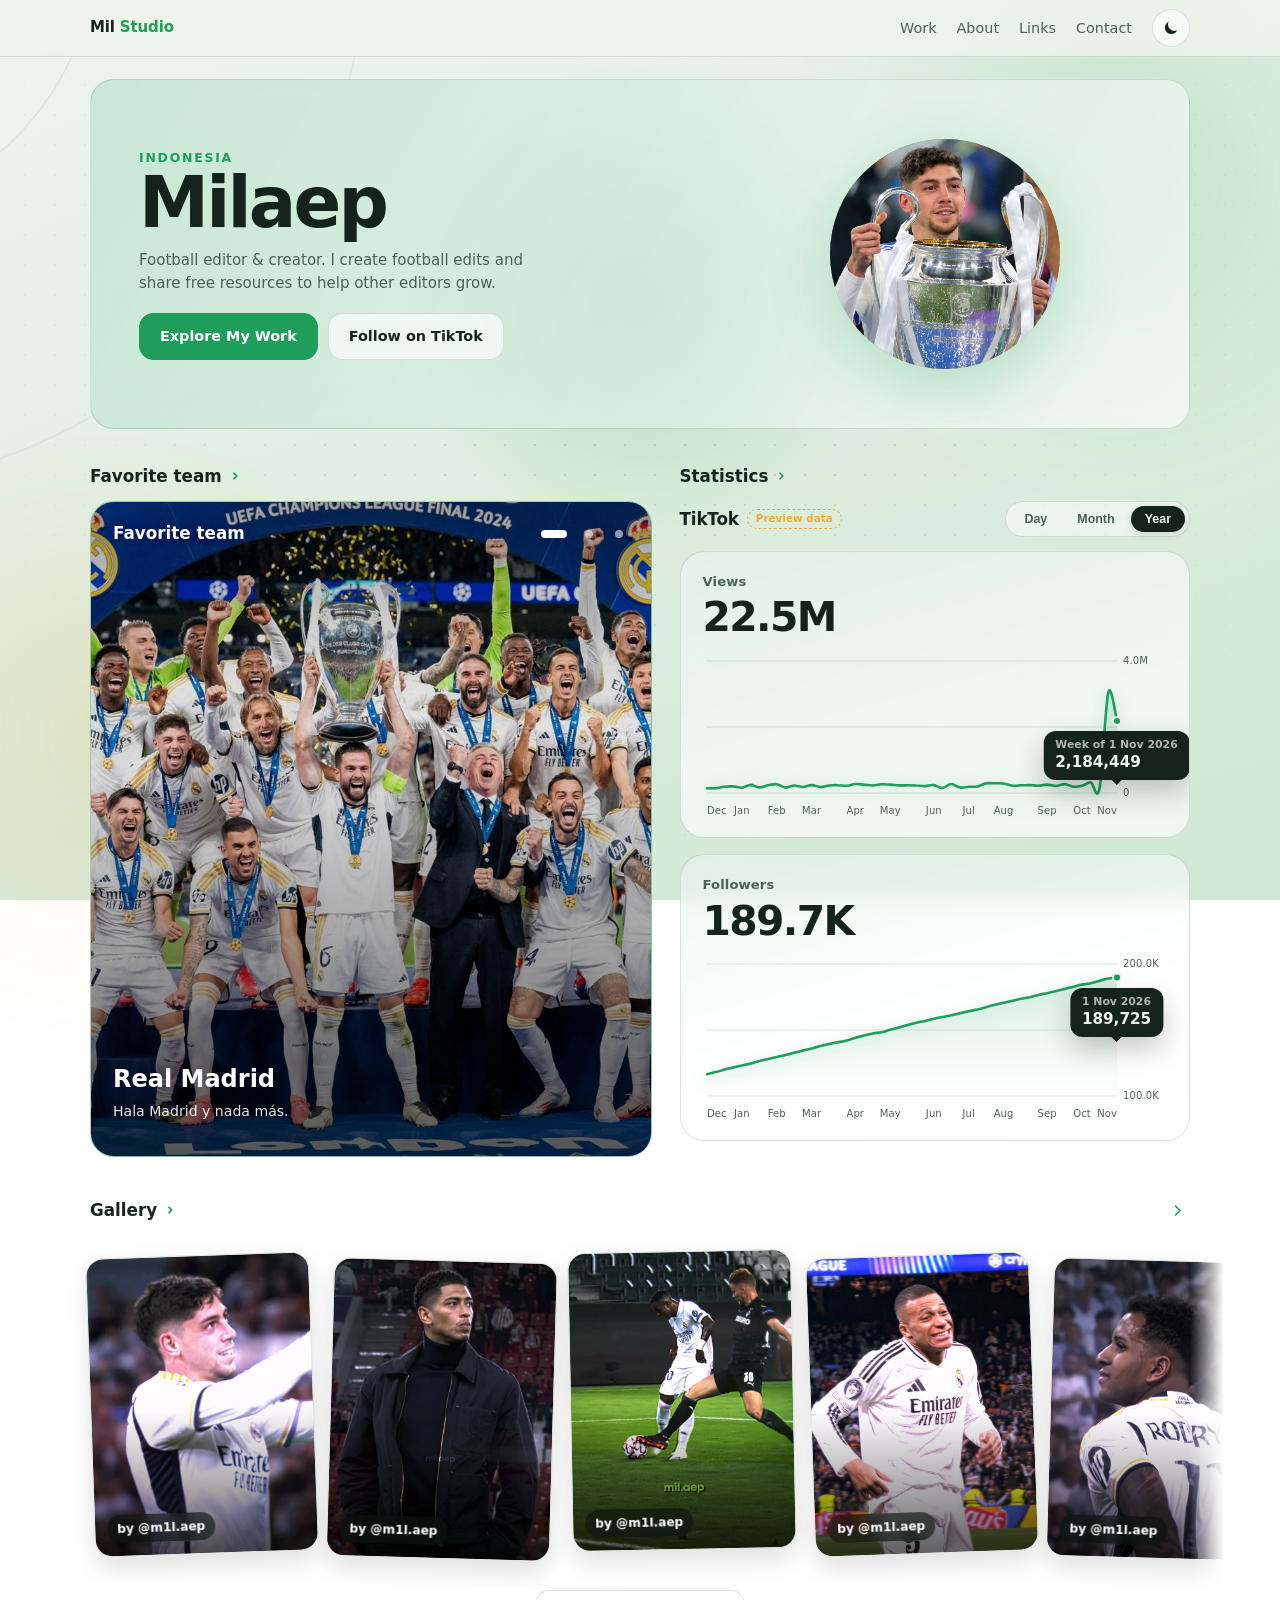
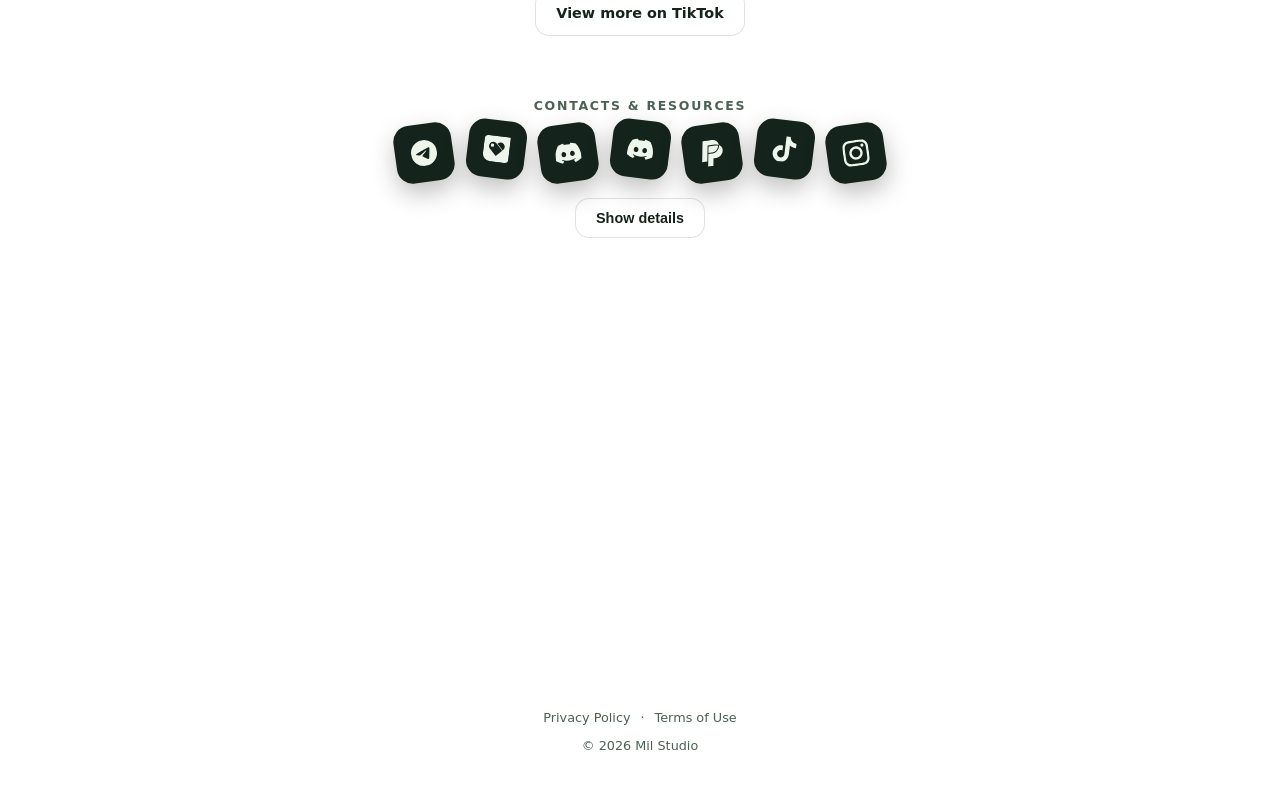
==== index.html @ b9a91b19 "Add files via upload" ====
<!DOCTYPE html>
<html lang="en" data-theme="pitch">
<head>
<meta charset="utf-8">
<meta name="viewport" content="width=device-width, initial-scale=1, viewport-fit=cover">
<title>Mil Studio — Football editor &amp; creator</title>
<meta name="description" content="Milaep is a football editor and creator from Indonesia sharing edits and free resources to help other editors grow.">
<meta property="og:title" content="Mil Studio — Football editor &amp; creator">
<meta property="og:description" content="Football edits, free comps, presets and a community for editors.">
<meta property="og:type" content="website">
<meta property="og:site_name" content="Mil Studio">
<meta property="og:image" content="Images/avatar.jpeg">
<meta property="og:image:alt" content="Milaep">
<meta name="twitter:card" content="summary_large_image">
<meta name="twitter:image" content="Images/avatar.jpeg">
<meta name="twitter:image:alt" content="Milaep">
<meta name="theme-color" content="#1E9E5A">
<!-- After deploying, make og:image and twitter:image absolute URLs (https://your-domain/Images/avatar.jpeg) -->
<link rel="icon" href="data:image/svg+xml,%3Csvg xmlns='http://www.w3.org/2000/svg' viewBox='0 0 64 64'%3E%3Crect width='64' height='64' rx='16' fill='%231E9E5A'/%3E%3Ctext x='32' y='44' font-size='36' font-family='sans-serif' font-weight='800' text-anchor='middle' fill='white'%3EM%3C/text%3E%3C/svg%3E">
<script>(function(){try{var t=localStorage.getItem("mil-theme");if(t!=="night"&&t!=="pitch")t=matchMedia("(prefers-color-scheme: dark)").matches?"night":"pitch";document.documentElement.dataset.theme=t;var m=document.querySelector('meta[name="theme-color"]');if(m)m.content=t==="night"?"#08120D":"#1E9E5A"}catch(e){}})()</script>
<link rel="stylesheet" href="style.css">
</head>
<body>
<div class="bg" aria-hidden="true"><div class="pitch" id="pitch"><i></i><i></i><i></i><b></b></div><div class="dots"></div><div class="orb a"></div><div class="orb b"></div></div>
<div class="spot" id="spot" aria-hidden="true"></div>

<header class="top"><div class="in">
 <a class="brand" href="#top">Mil <span>Studio</span></a>
 <nav class="nl" id="nl" aria-label="Main"><a href="#work">Work</a><a href="#about">About</a><a href="#links">Links</a><a href="#contact">Contact</a></nav>
 <button class="tbtn" id="theme" type="button" aria-label="Dark mode" aria-pressed="false" title="Switch to dark mode">
  <svg class="i-moon" viewBox="0 0 24 24" aria-hidden="true"><path d="M20.2 15.1A8.5 8.5 0 0 1 8.9 3.8 8.5 8.5 0 1 0 20.2 15Z"/></svg>
  <svg class="i-sun" viewBox="0 0 24 24" aria-hidden="true"><circle cx="12" cy="12" r="4.2"/><path d="M12 2v2.4M12 19.6V22M2 12h2.4M19.6 12H22M4.9 4.9l1.7 1.7M17.4 17.4l1.7 1.7M19.1 4.9l-1.7 1.7M6.6 17.4l-1.7 1.7"/></svg>
 </button>
 <button class="burger" id="burger" aria-label="Toggle menu" aria-expanded="false">☰</button>
</div></header>

<main class="page" id="top">
 <section class="card hero rv in" id="about">
  <div>
   <div class="eyebrow" id="loc"></div>
   <h1 id="name"></h1>
   <p id="bio"></p>
   <div class="btns"><a class="btn p" href="#work">Explore My Work</a><a class="btn" id="tt" target="_blank" rel="noopener noreferrer">Follow on TikTok</a></div>
  </div>
     <div class="art"><div class="disc"><img src="Images/avatar.jpeg" alt="Milaep"></div></div>
 </section>

 <div class="cols" id="work">
  <div class="rv">
   <h2>Favorite team</h2><div id="feat"></div>
  </div>
  <div class="rv">
   <h2>Statistics</h2>
   
   <div class="rng"><div class="stat-brand"><strong id="pn">TikTok</strong><span class="pill" id="pbadge" hidden>Preview data</span></div><div class="seg" id="seg"></div></div>
   <div class="card ch" id="c1"></div>
   <div class="card ch" id="c2"></div>
  </div>
 </div>

 <section class="gal rv" id="gallery" aria-labelledby="gh">
  <div class="ghead">
   <h2 id="gh">Gallery</h2>
   <div class="gnav">
    <button class="gbtn" id="gprev" aria-label="Scroll gallery left" aria-controls="strip" disabled><svg viewBox="0 0 24 24" aria-hidden="true"><path d="M15 5l-7 7 7 7"/></svg></button>
    <button class="gbtn" id="gnext" aria-label="Scroll gallery right" aria-controls="strip"><svg viewBox="0 0 24 24" aria-hidden="true"><path d="M9 5l7 7-7 7"/></svg></button>
   </div>
  </div>
  <div class="strip" id="strip" tabindex="0" aria-label="Edits gallery"></div>
  <a class="btn gmore" id="more" target="_blank" rel="noopener noreferrer">View more on TikTok</a>
 </section>

 <section class="dock rv" id="links">
  <span class="eyebrow c">Contacts &amp; resources</span>
  <div class="row" id="dock"></div>
  <button class="btn" id="showd" aria-expanded="false" aria-controls="det">Show details</button>
  <div class="det" id="det"></div>
 </section>

 <section class="cont" id="contact">
  <div class="card rv"><h3>Contact me</h3><div id="ci"></div></div>
  <form class="card rv" id="form">
   <input name="name" placeholder="Your name" aria-label="Your name" required autocomplete="name">
   <input name="email" type="email" placeholder="Your email" aria-label="Your email" required autocomplete="email">
   <textarea name="message" placeholder="Message..." aria-label="Message" required></textarea>
   <button class="btn p" type="submit">Send</button>
  </form>
 </section>
</main>
<div class="md" id="md" role="dialog" aria-modal="true" aria-label="Video preview"><div class="mb"><iframe id="mf" title="TikTok video preview" allow="fullscreen"></iframe><div class="mr"><a class="btn p" id="mo" target="_blank" rel="noopener noreferrer">Open on TikTok</a><button class="btn" id="mx">Close</button></div></div></div>
<footer>
 <nav class="flinks" aria-label="Legal">
  <a href="privacy.html">Privacy Policy</a>
  <span aria-hidden="true">·</span>
  <a href="terms.html">Terms of Use</a>
 </nav>
 <p>© <span id="yr"></span> Mil Studio</p>
</footer>

<script src="config.js"></script>
<script src="icons.js"></script>
<script src="script.js"></script>
</body>
</html>
---- style.css ----
:root{box-sizing:border-box;padding-top:env(safe-area-inset-top,0px);padding-bottom:env(safe-area-inset-bottom,0px)}
:root[data-theme=pitch]{color-scheme:light;--bg1:#EEF5EA;--bg2:#CFE7D3;--card:rgba(255,255,255,.62);--bd:rgba(20,40,30,.13);--text:#14231B;--muted:#4C6155;--acc:#1E9E5A;--acc2:#F2A93B;--on:#fff;--nav:rgba(238,245,234,.8);--glow:rgba(30,158,90,.25)}
:root[data-theme=night]{color-scheme:dark;--bg1:#08120D;--bg2:#11251A;--card:rgba(255,255,255,.055);--bd:rgba(255,255,255,.12);--text:#EAF5EE;--muted:#A1B7A9;--acc:#45DE84;--acc2:#F4B860;--on:#06120B;--nav:rgba(8,18,13,.8);--glow:rgba(69,222,132,.22)}
:root[data-theme=midnight]{color-scheme:dark;--bg1:#0A1020;--bg2:#15264A;--card:rgba(255,255,255,.06);--bd:rgba(255,255,255,.13);--text:#EAF0FF;--muted:#9FB0D0;--acc:#4DA3FF;--acc2:#FFC857;--on:#07101F;--nav:rgba(10,16,32,.75);--glow:rgba(77,163,255,.25)}
:root[data-theme=dusk]{color-scheme:dark;--bg1:#1A1030;--bg2:#0F3B45;--card:rgba(255,255,255,.07);--bd:rgba(255,255,255,.14);--text:#F4EEFF;--muted:#BDB3D6;--acc:#FF7A59;--acc2:#5EE6C8;--on:#1A1030;--nav:rgba(26,16,48,.75);--glow:rgba(255,122,89,.22)}
*,*::before,*::after{box-sizing:inherit}
html{scroll-behavior:smooth;scroll-padding-top:76px}
body{margin:0;min-height:100vh;color:var(--text);background:linear-gradient(160deg,var(--bg1),var(--bg2)) fixed;font:400 15px/1.55 "Segoe UI",system-ui,-apple-system,Helvetica,Arial,sans-serif;overflow-x:hidden;transition:background .5s}
a{color:inherit;text-decoration:none}
.bg{position:fixed;inset:-80px;z-index:-1;pointer-events:none}
.pitch{position:absolute;inset:0;will-change:transform}
.pitch i{position:absolute;border:1.5px solid var(--bd);border-radius:50%;left:50%;top:38%;transform:translate(-50%,-50%)}
.pitch i:nth-child(1){width:560px;height:560px}.pitch i:nth-child(2){width:1100px;height:1100px;opacity:.6}.pitch i:nth-child(3){width:16px;height:16px;background:var(--bd);border:0}
.pitch b{position:absolute;left:0;right:0;top:38%;height:1.5px;background:var(--bd)}
.dots{position:absolute;inset:0;background-image:radial-gradient(var(--bd) 1px,transparent 1.5px);background-size:30px 30px;-webkit-mask-image:radial-gradient(ellipse at 50% 30%,#000,transparent 80%);mask-image:radial-gradient(ellipse at 50% 30%,#000,transparent 80%)}
.orb{position:absolute;border-radius:50%;filter:blur(80px);opacity:.5;animation:fl 16s ease-in-out infinite alternate}
.orb.a{width:380px;height:380px;background:var(--glow);right:4%;top:6%}.orb.b{width:320px;height:320px;background:color-mix(in srgb,var(--acc2) 30%,transparent);left:2%;bottom:8%;animation-delay:-7s}
@keyframes fl{to{transform:translate(30px,-40px)}}
.spot{position:fixed;left:0;top:0;width:520px;height:520px;margin:-260px 0 0 -260px;border-radius:50%;background:radial-gradient(circle,var(--glow),transparent 65%);pointer-events:none;z-index:-1}
.top{position:sticky;top:0;z-index:30;backdrop-filter:blur(14px);background:var(--nav);border-bottom:1px solid var(--bd)}
.top .in{width:min(1100px,100% - 32px);margin:0 auto;height:56px;display:flex;align-items:center;gap:20px}
.brand{font-weight:800;letter-spacing:-.01em}.brand span{color:var(--acc)}
.nl{display:flex;gap:20px;margin-left:auto;color:var(--muted);font-size:.9rem}.nl a:hover{color:var(--acc)}
.tbtn{width:38px;height:38px;flex:none;border-radius:50%;display:grid;place-items:center;border:1px solid var(--bd);background:var(--card);color:var(--text);cursor:pointer;transition:transform .2s,border-color .2s,background .2s,color .2s}
.tbtn:hover{transform:translateY(-1px);border-color:var(--acc);color:var(--acc)}
.tbtn svg{width:18px;height:18px;fill:none;stroke:currentColor;stroke-width:1.8;stroke-linecap:round;stroke-linejoin:round}
.tbtn .i-moon{fill:currentColor;stroke:none}
.tbtn .i-sun{display:none}.tbtn[aria-pressed=true] .i-moon{display:none}.tbtn[aria-pressed=true] .i-sun{display:block}
:root[data-theme=night] .tbtn .i-moon{display:none}:root[data-theme=night] .tbtn .i-sun{display:block}
:root[data-theme=night] .ic{background:rgba(255,255,255,.08);color:var(--text);border:1px solid var(--bd);box-shadow:0 10px 24px rgba(0,0,0,.3)}
:root[data-theme=night] .ic:hover{background:var(--acc);color:var(--on);border-color:var(--acc)}
.burger{display:none;background:none;border:1px solid var(--bd);color:var(--text);border-radius:10px;width:38px;height:38px;cursor:pointer;font-size:1.1rem}
.page{width:min(1100px,100% - 32px);margin:0 auto;padding:22px 0 60px}
.card{background:var(--card);border:1px solid var(--bd);border-radius:24px;backdrop-filter:blur(10px);transition:transform .3s,border-color .3s,box-shadow .3s}
.hero{position:relative;display:grid;grid-template-columns:1.2fr .8fr;gap:20px;align-items:center;min-height:300px;padding:44px 48px;overflow:hidden;background:linear-gradient(120deg,color-mix(in srgb,var(--acc) 22%,var(--card)),var(--card))}
.hero h1{font-size:clamp(2.6rem,7vw,4.4rem);margin:0;letter-spacing:-.04em;line-height:1}
.hero p{color:var(--muted);max-width:44ch;margin:.7em 0 1.2em}
.eyebrow{font-size:.78rem;letter-spacing:.14em;text-transform:uppercase;color:var(--acc);font-weight:700}
.btns{display:flex;gap:10px;flex-wrap:wrap}
.btn{display:inline-flex;align-items:center;gap:6px;padding:11px 20px;border-radius:14px;font-weight:700;font-size:.9rem;border:1px solid var(--bd);background:var(--card);color:var(--text);cursor:pointer;transition:transform .2s,box-shadow .2s,border-color .2s}
.btn:hover{transform:translateY(-2px);border-color:var(--acc)}.btn:active{transform:scale(.97)}
.btn.p{background:var(--acc);color:var(--on);border-color:var(--acc)}.btn.p:hover{box-shadow:0 8px 24px var(--glow)}
.btn.wide{width:100%;justify-content:center;background:var(--text);color:var(--bg1);border-color:var(--text)}
:is(a,button,input,textarea):focus-visible{outline:2px solid var(--acc2);outline-offset:3px}
.art{position:relative;height:260px;display:grid;place-items:center}
.art .disc{width:230px;height:230px;border-radius:50%;background:linear-gradient(150deg,var(--acc),var(--acc2));display:grid;place-items:center;font-size:7.5rem;font-weight:800;color:var(--on);box-shadow:0 20px 60px var(--glow);animation:bob 6s ease-in-out infinite alternate}
.art small{position:absolute;bottom:-6px;font-size:.7rem;color:var(--muted)}
@keyframes bob{to{transform:translateY(-12px) rotate(3deg)}}
.cols{display:grid;grid-template-columns:1.1fr 1fr;gap:28px;margin-top:34px;align-items:start}
h2{font-size:1.05rem;margin:0 0 12px;display:flex;align-items:center;gap:8px}h2::after{content:"";flex:none;width:6px;height:6px;border-top:2px solid var(--acc);border-right:2px solid var(--acc);border-radius:1px;transform:rotate(45deg);margin-left:1px}
.thumb{position:relative;overflow:hidden;background:linear-gradient(135deg,color-mix(in srgb,var(--acc) 35%,var(--bg2)),var(--bg2))}
.thumb i{position:absolute;inset:0;background:radial-gradient(circle at 25% 30%,color-mix(in srgb,var(--acc2) 45%,transparent),transparent 55%);transition:transform .6s}
.thumb img{position:absolute;inset:0;width:100%;height:100%;object-fit:cover}
.feat{height:300px;border-radius:24px;border:1px solid var(--bd)}
.feat .ov{position:absolute;inset:0;padding:22px;display:flex;flex-direction:column;justify-content:flex-end;background:linear-gradient(transparent 30%,rgba(0,0,0,.65));color:#fff}
.feat h3{margin:0;font-size:1.5rem}.feat p{margin:2px 0 12px;font-size:.88rem;opacity:.9}
.feat .tagt{position:absolute;top:18px;left:22px;font-weight:800;color:#fff;font-size:1.05rem}
.feat .btn{align-self:flex-start;background:var(--acc);color:var(--on);border-color:var(--acc)}
.gal{margin-top:38px}
.ghead{display:flex;align-items:center;justify-content:space-between;gap:10px;margin-bottom:2px}
.ghead h2{margin:0}
.gnav{display:flex;gap:6px}
.gbtn{width:26px;height:30px;border:0;background:none;color:var(--acc);cursor:pointer;display:grid;place-items:center;padding:0;transition:opacity .2s,transform .2s,color .2s}
.gbtn:hover{color:var(--acc2);transform:scale(1.12)}
.gbtn:disabled{opacity:0;pointer-events:none}
.gbtn svg{width:15px;height:15px;fill:none;stroke:currentColor;stroke-width:2.6;stroke-linecap:round;stroke-linejoin:round}
.strip{--edge:34px;display:flex;gap:16px;overflow-x:auto;overscroll-behavior-x:contain;scroll-snap-type:x mandatory;scroll-padding-inline:var(--edge);margin-inline:calc(-1*var(--edge));padding:28px var(--edge) 32px;scrollbar-width:none;user-select:none;cursor:grab;-webkit-overflow-scrolling:touch;-webkit-mask-image:linear-gradient(to right,transparent 0,#000 var(--edge),#000 calc(100% - var(--edge)),transparent 100%);mask-image:linear-gradient(to right,transparent 0,#000 var(--edge),#000 calc(100% - var(--edge)),transparent 100%)}
.strip::-webkit-scrollbar{display:none}
.strip:focus-visible{outline:2px solid var(--acc2);outline-offset:2px;border-radius:18px}
.strip.drag{cursor:grabbing;scroll-snap-type:none}
.gitem{position:relative;flex:none;width:clamp(150px,42vw,224px);aspect-ratio:3/4;border-radius:18px;overflow:hidden;border:1px solid var(--bd);background:var(--card);box-shadow:0 10px 26px rgba(0,0,0,.13);scroll-snap-align:start;transform:rotate(-2deg);transition:transform .35s cubic-bezier(.2,.8,.2,1),box-shadow .35s,border-color .35s;user-select:none;-webkit-user-drag:none}
.gitem:nth-child(3n+2){transform:rotate(1.6deg) translateY(5px)}
.gitem:nth-child(3n+3){transform:rotate(-1.1deg) translateY(-4px)}
.gitem:hover,.gitem:focus-visible{transform:translateY(-10px) scale(1.06) rotate(0deg);box-shadow:0 26px 54px rgba(0,0,0,.28);border-color:var(--acc);z-index:2}
.gthumb{position:absolute;inset:0;background:linear-gradient(145deg,color-mix(in srgb,var(--acc) 45%,var(--bg2)),var(--bg2))}
.gitem:nth-child(3n+2) .gthumb{background:linear-gradient(145deg,color-mix(in srgb,var(--acc2) 45%,var(--bg2)),var(--bg2))}
.gthumb img{position:absolute;inset:0;width:100%;height:100%;object-fit:cover;transition:transform .6s;pointer-events:none}
.gitem:hover .gthumb img{transform:scale(1.05)}
.gitem::after{content:"";position:absolute;inset:auto 0 0 0;height:48%;background:linear-gradient(transparent,rgba(0,0,0,.62));pointer-events:none}
.gph{position:absolute;inset:0;display:grid;place-items:center;color:#fff;font-size:2.2rem;opacity:.85;text-shadow:0 2px 14px rgba(0,0,0,.35)}
.gby{position:absolute;left:12px;bottom:12px;z-index:2;background:rgba(12,20,16,.62);color:#fff;font-size:.76rem;font-weight:700;padding:5px 10px;border-radius:999px;backdrop-filter:blur(6px);white-space:nowrap;max-width:calc(100% - 24px);overflow:hidden;text-overflow:ellipsis}
.gplay{position:absolute;right:12px;top:12px;z-index:2;width:34px;height:34px;border-radius:50%;display:grid;place-items:center;padding-left:2px;background:rgba(255,255,255,.92);color:#111;font-size:.72rem;opacity:0;transform:scale(.8);transition:opacity .25s,transform .25s}
.gitem:hover .gplay,.gitem:focus-visible .gplay{opacity:1;transform:scale(1)}
.gmore{display:flex;width:max-content;margin:4px auto 0}
.tabs{display:flex;gap:8px;flex-wrap:wrap;margin-bottom:14px}
.tab{flex:1;min-width:64px;padding:8px 6px;border-radius:14px;border:1px solid var(--bd);background:var(--card);color:var(--text);cursor:pointer;font-weight:700;font-size:.78rem;text-align:center;transition:.2s}
.tab small{display:block;font-weight:600;font-size:.68rem;color:var(--muted)}
.tab[aria-pressed=true]{background:var(--acc);color:var(--on);border-color:var(--acc)}.tab[aria-pressed=true] small{color:inherit;opacity:.8}
.rng{display:flex;justify-content:space-between;align-items:center;gap:12px;margin-bottom:14px}
.stat-brand{display:flex;align-items:center;gap:8px;flex-wrap:wrap;min-width:0}
.rng strong{font-size:1.05rem;letter-spacing:-.01em}
.seg{display:flex;gap:2px;padding:4px;border-radius:99px;border:1px solid var(--bd);background:color-mix(in srgb,var(--card) 82%,transparent)}
.seg button{border:0;background:none;color:var(--muted);padding:6px 14px;border-radius:99px;cursor:pointer;font-size:.78rem;font-weight:700;transition:background .2s,color .2s}
.seg button:hover{color:var(--text)}
.seg button[aria-pressed=true]{background:var(--text);color:var(--bg1);box-shadow:0 2px 8px rgba(0,0,0,.16)}
.ch{position:relative;padding:20px 22px 18px;margin-bottom:16px;overflow:hidden;background:linear-gradient(165deg,color-mix(in srgb,var(--acc) 7%,var(--card)),var(--card) 62%)}
.ch .lb{font-size:.82rem;font-weight:600;color:var(--muted);letter-spacing:.01em}
.ch .v{margin-top:4px;font-size:clamp(2rem,3.6vw,2.55rem);font-weight:800;letter-spacing:-.04em;line-height:1.05;font-variant-numeric:tabular-nums}
.pill{display:inline-block;font-size:.64rem;font-weight:700;color:var(--acc2);border:1px dashed var(--acc2);border-radius:99px;padding:2px 8px;letter-spacing:.01em;line-height:1.3;vertical-align:middle}
.pill[hidden]{display:none}
.ch svg{display:block;margin-top:12px;overflow:visible;touch-action:pan-y}
.cw{position:relative}.gl{stroke:var(--bd);stroke-width:1}.ax{fill:var(--muted);font-size:10px;letter-spacing:.01em}.dot{fill:var(--acc);stroke:var(--bg1);stroke-width:2;opacity:0;pointer-events:none}
.tip{position:absolute;pointer-events:none;background:var(--text);color:var(--bg1);border-radius:12px;padding:7px 12px 8px;font-size:.95rem;font-weight:800;line-height:1.25;transform:translate(-50%,0);opacity:0;transition:opacity .15s;white-space:nowrap;text-align:left;box-shadow:0 12px 28px rgba(0,0,0,.22);z-index:3}
.tip b{display:block;font-weight:600;opacity:.7;font-size:.68rem;margin-bottom:1px}
.tip.on{opacity:1}
.tip::before{content:"";position:absolute;left:50%;bottom:-5px;transform:translateX(-50%);border:5px solid transparent;border-top-color:var(--text);border-bottom:0}
.tip.above::before{bottom:auto;top:-5px;border-top:0;border-bottom:5px solid var(--text)}
.rng strong small{font-weight:500;color:var(--muted);font-size:.72rem;margin-left:6px}
.ch path.l{fill:none;stroke:var(--acc);stroke-width:2.6;stroke-linecap:round;stroke-linejoin:round;stroke-dasharray:1000;stroke-dashoffset:1000;filter:drop-shadow(0 3px 8px var(--glow))}
.in .ch path.l,.ch.in path.l{animation:dr 1.6s .1s forwards}@keyframes dr{to{stroke-dashoffset:0}}
.dock{text-align:center;margin-top:60px}
.dock .row{display:flex;justify-content:center;gap:14px;margin:6px 0 16px}
.ic{width:58px;height:58px;border-radius:16px;display:grid;place-items:center;font-size:1.4rem;background:var(--text);color:var(--bg1);box-shadow:0 10px 24px rgba(0,0,0,.25);transition:transform .25s}
.ic svg{width:26px;height:26px}.res .e svg{width:22px;height:22px}.crow em svg{width:16px;height:16px;vertical-align:-3px}
.ic:nth-child(odd){transform:rotate(-8deg)}.ic:nth-child(even){transform:rotate(7deg) translateY(-4px)}.ic:hover{transform:translateY(-8px) scale(1.1);background:var(--acc);color:var(--on)}
.eyebrow.c{display:block;margin-bottom:8px;color:var(--muted)}
.det{display:none;grid-template-columns:repeat(auto-fit,minmax(250px,1fr));gap:14px;margin-top:22px;text-align:left}.det.open{display:grid}
.res{display:flex;align-items:center;gap:14px;padding:16px 18px}.res:hover{transform:translateY(-4px);border-color:var(--acc);box-shadow:0 12px 30px var(--glow)}
.res .e{flex:none;width:42px;height:42px;border-radius:12px;display:grid;place-items:center;background:color-mix(in srgb,var(--acc) 18%,transparent);color:var(--acc);font-size:1.1rem}
.res b{display:block}.res span{color:var(--muted);font-size:.84rem}.res .go{margin-left:auto;color:var(--acc);font-weight:800}
.cont{display:grid;grid-template-columns:1fr 1.4fr;gap:20px;margin-top:54px}
.cont .card{padding:26px}.cont h3{margin:0 0 14px;font-size:1.15rem}
.crow{display:flex;align-items:center;gap:10px;margin:8px 0;color:var(--muted);font-size:.92rem}.crow a:hover{color:var(--acc)}.crow em{font-style:normal;color:var(--acc)}
input,textarea{display:block;width:100%;margin-bottom:10px;padding:12px 14px;border-radius:12px;border:1px solid var(--bd);background:var(--card);color:var(--text);font:inherit}
textarea{min-height:110px;resize:vertical}::placeholder{color:var(--muted)}
.md{position:fixed;inset:0;z-index:50;display:none;place-items:center;background:rgba(10,20,15,.7);backdrop-filter:blur(6px);padding:16px}.md.open{display:grid}
.mb{width:min(360px,100%);background:var(--bg1);border-radius:24px;padding:12px;border:1px solid var(--bd)}.mb iframe{width:100%;height:min(640px,70vh);border:0;border-radius:16px;display:block;background:#000}.mr{display:flex;gap:8px;justify-content:space-between;margin-top:10px}
.feat .slide{position:absolute;inset:0;opacity:0;transition:opacity .8s}.feat .slide.on{opacity:1}
.feat::before{content:"";position:absolute;inset:0 0 60% 0;background:linear-gradient(rgba(0,0,0,.35),transparent);z-index:1;pointer-events:none}
.feat .tagt,.feat .pills{z-index:2}.feat .tagt{text-shadow:0 1px 6px rgba(0,0,0,.4)}
.feat .slide:nth-child(2) i{background:radial-gradient(circle at 70% 30%,color-mix(in srgb,var(--acc) 55%,transparent),transparent 60%)}
.feat .slide:nth-child(3) i{background:radial-gradient(circle at 40% 70%,color-mix(in srgb,var(--acc2) 55%,transparent),transparent 60%)}
.feat .ph{position:absolute;left:50%;top:42%;transform:translate(-50%,-50%);color:#fff;opacity:.8;font-size:.8rem;letter-spacing:.06em;text-shadow:0 1px 6px rgba(0,0,0,.4)}
.pills{position:absolute;top:20px;right:20px;display:flex;gap:6px}.feat{cursor:pointer}
.pl{position:relative;width:24px;height:24px;border:0;padding:0;background:none;cursor:pointer}
.pl::before{content:"";position:absolute;left:50%;top:50%;transform:translate(-50%,-50%);width:8px;height:8px;border-radius:99px;background:rgba(255,255,255,.55);transition:width .3s,background .3s}
.pl.on{width:34px}.pl.on::before{width:26px;background:#fff}
footer{text-align:center;color:var(--muted);font-size:.8rem;padding:24px 0 36px}
footer p{margin:0}
.flinks{display:flex;align-items:center;justify-content:center;gap:10px;margin-bottom:8px}
.flinks a{color:var(--muted);transition:color .2s}
.flinks a:hover{color:var(--acc)}
.legal{max-width:820px;padding-top:34px}
.legal-back{margin-left:auto;color:var(--muted);font-size:.88rem;transition:color .2s}
.legal-back:hover{color:var(--acc)}
.legal-card{padding:clamp(24px,4vw,44px);line-height:1.7}
.legal-card h1{font-size:clamp(1.8rem,4vw,2.4rem);letter-spacing:-.03em;line-height:1.15;margin:.15em 0 .1em}
.legal-updated{color:var(--muted);font-size:.82rem;margin:0 0 1.8em}
.legal-card h2{display:block;font-size:1.05rem;margin:1.8em 0 .45em;color:var(--text)}
.legal-card h2::after{display:none}
.legal-card p,.legal-card li{color:var(--muted)}
.legal-card ul{padding-left:1.2em;margin:.4em 0}
.legal-card li{margin:.35em 0}
.legal-card a{color:var(--acc);text-decoration:underline;text-underline-offset:2px}
.legal-card strong{color:var(--text)}
.rv{opacity:0;transform:translateY(24px);transition:opacity .8s,transform .8s}.rv.in{opacity:1;transform:none}
   .art .disc img{width:100%;height:100%;object-fit:cover;border-radius:50%}
@media(min-width:861px){
 .cols{align-items:stretch}.cols>div:first-child{display:flex;flex-direction:column}.cols>div:first-child #feat{flex:1;display:flex}.cols>div:first-child .feat{flex:1;height:auto;min-height:300px}
}
@media(max-width:860px){
 .nl{display:none;position:absolute;top:56px;left:0;right:0;flex-direction:column;gap:0;margin:0;background:var(--nav);border-bottom:1px solid var(--bd);backdrop-filter:blur(14px)}.nl.open{display:flex}.nl a{padding:14px 20px}
 .burger{display:block;margin-left:0}.tbtn{margin-left:auto}
 .hero{grid-template-columns:1fr;padding:30px 24px}.art{order:-1;height:190px}.art .disc{width:160px;height:160px;font-size:5rem}
 .cols,.cont{grid-template-columns:1fr}.feat{height:240px}
 .gal{margin-top:30px}.strip{--edge:24px;padding:24px var(--edge) 28px;gap:14px}.gitem{width:clamp(142px,40vw,180px)}
}
@media(prefers-reduced-motion:reduce){*,*::before,*::after{animation:none!important;transition:none!important}html{scroll-behavior:auto}.rv{opacity:1;transform:none}.ch path.l{stroke-dashoffset:0}}
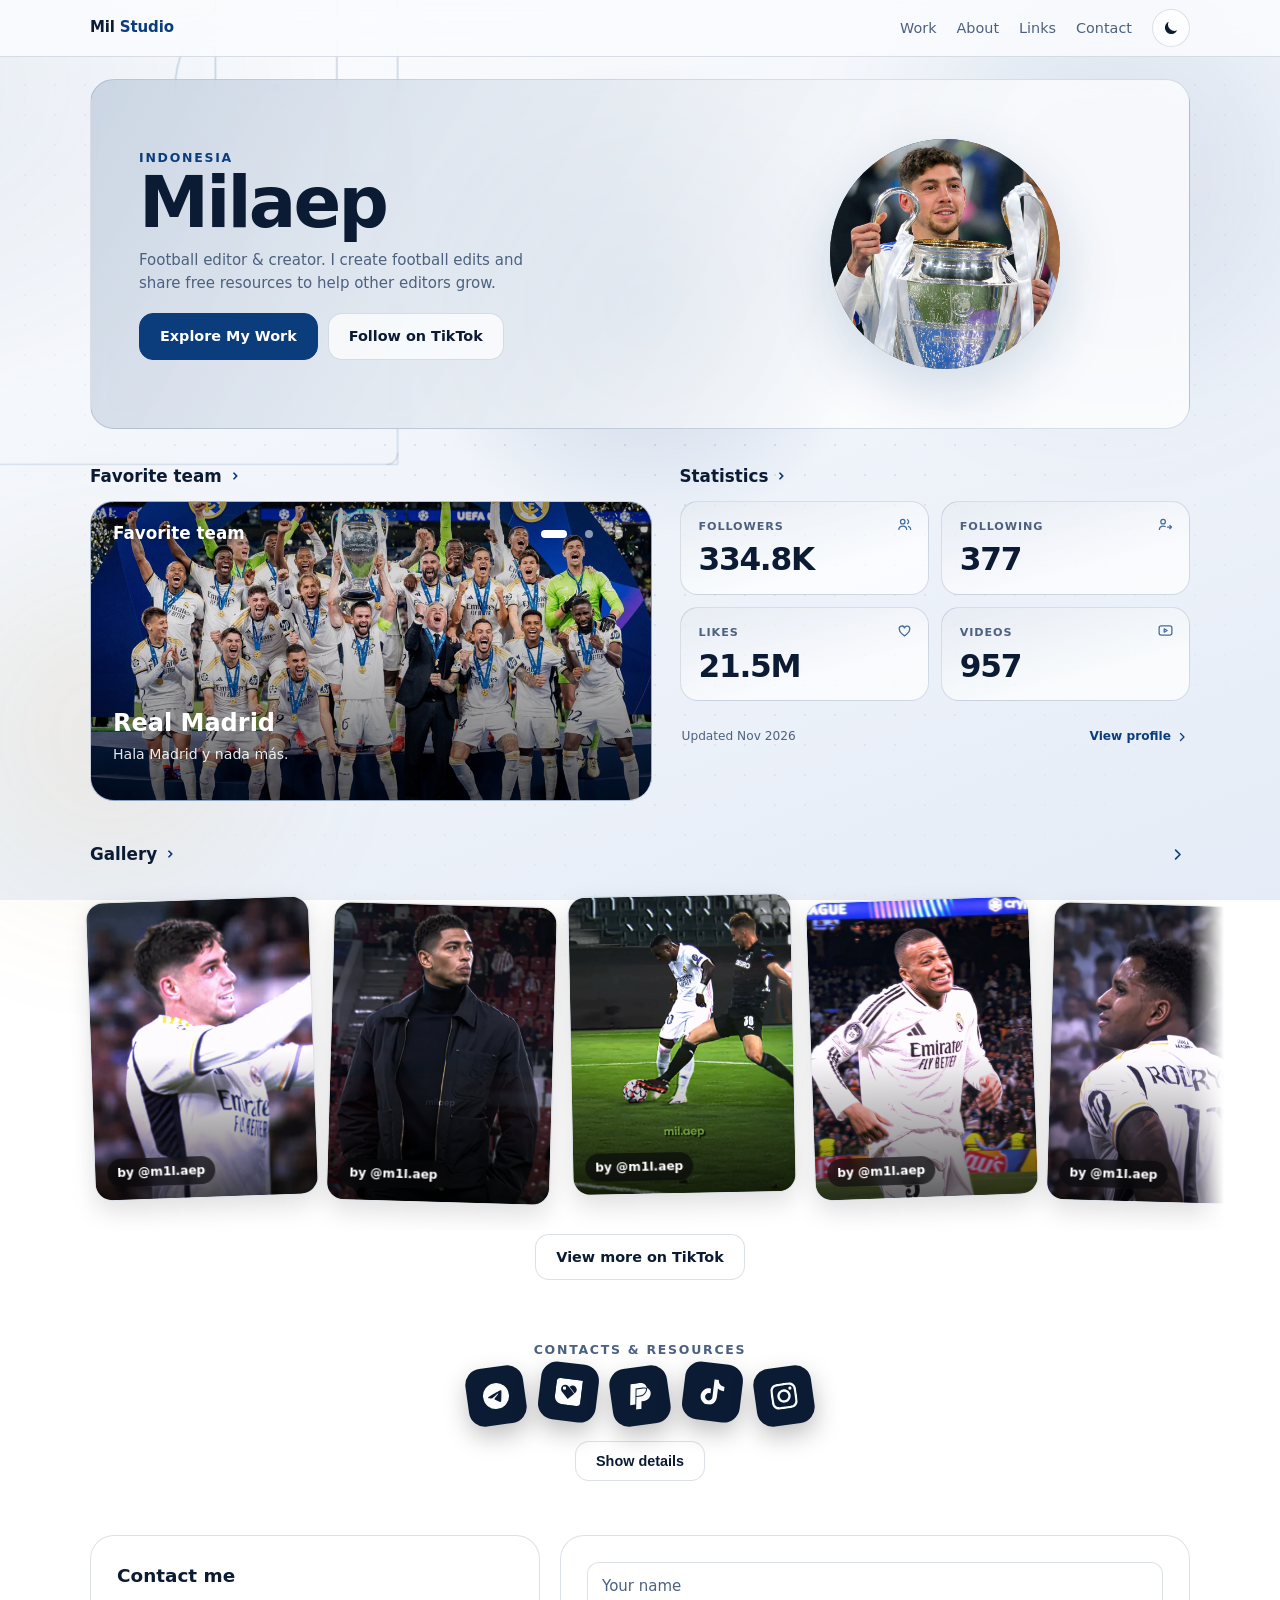
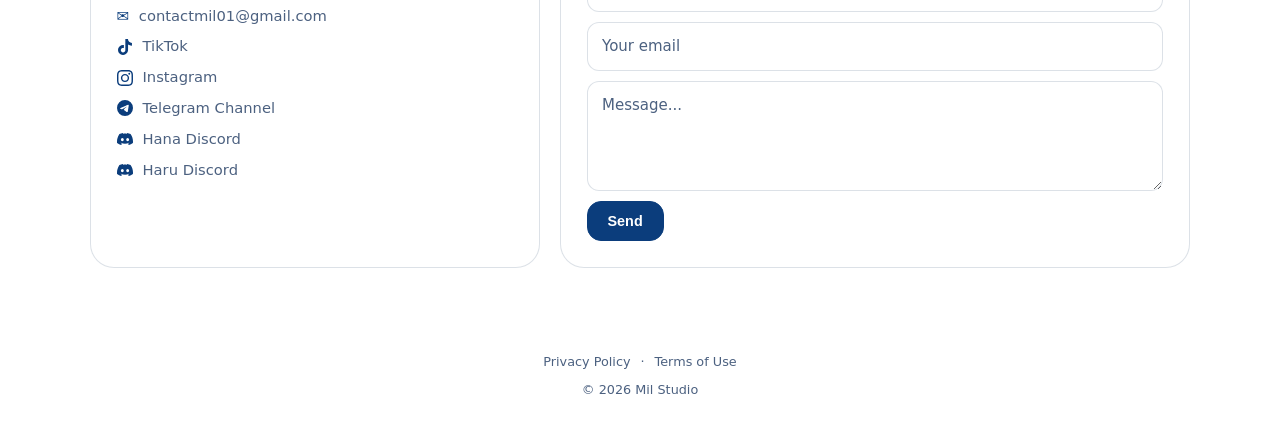
==== commit 0352d10b: "Rebuild site: Real Madrid palette, pitch background, SEO and a11y fixes - Stats: four hand-entered t" ====
--- a/index.html
+++ b/index.html
@@ -5,28 +5,35 @@
 <meta name="viewport" content="width=device-width, initial-scale=1, viewport-fit=cover">
 <title>Mil Studio — Football editor &amp; creator</title>
 <meta name="description" content="Milaep is a football editor and creator from Indonesia sharing edits and free resources to help other editors grow.">
+<link rel="canonical" href="https://milaep.github.io/milstudio/">
 <meta property="og:title" content="Mil Studio — Football editor &amp; creator">
 <meta property="og:description" content="Football edits, free comps, presets and a community for editors.">
 <meta property="og:type" content="website">
 <meta property="og:site_name" content="Mil Studio">
-<meta property="og:image" content="Images/avatar.jpeg">
+<meta property="og:url" content="https://milaep.github.io/milstudio/">
+<meta property="og:image" content="https://milaep.github.io/milstudio/Images/avatar.jpeg">
 <meta property="og:image:alt" content="Milaep">
 <meta name="twitter:card" content="summary_large_image">
-<meta name="twitter:image" content="Images/avatar.jpeg">
+<meta name="twitter:title" content="Mil Studio — Football editor &amp; creator">
+<meta name="twitter:description" content="Football edits, free comps, presets and a community for editors.">
+<meta name="twitter:image" content="https://milaep.github.io/milstudio/Images/avatar.jpeg">
 <meta name="twitter:image:alt" content="Milaep">
-<meta name="theme-color" content="#1E9E5A">
-<!-- After deploying, make og:image and twitter:image absolute URLs (https://your-domain/Images/avatar.jpeg) -->
-<link rel="icon" href="data:image/svg+xml,%3Csvg xmlns='http://www.w3.org/2000/svg' viewBox='0 0 64 64'%3E%3Crect width='64' height='64' rx='16' fill='%231E9E5A'/%3E%3Ctext x='32' y='44' font-size='36' font-family='sans-serif' font-weight='800' text-anchor='middle' fill='white'%3EM%3C/text%3E%3C/svg%3E">
-<script>(function(){try{var t=localStorage.getItem("mil-theme");if(t!=="night"&&t!=="pitch")t=matchMedia("(prefers-color-scheme: dark)").matches?"night":"pitch";document.documentElement.dataset.theme=t;var m=document.querySelector('meta[name="theme-color"]');if(m)m.content=t==="night"?"#08120D":"#1E9E5A"}catch(e){}})()</script>
+<meta name="theme-color" content="#FBFCFE">
+<!-- If you move to a custom domain, update the three absolute URLs above + sitemap.xml + robots.txt -->
+<script type="application/ld+json">
+{"@context":"https://schema.org","@type":"Person","name":"Milaep","alternateName":"Mil Studio","jobTitle":"Football editor & content creator","description":"Football editor and creator sharing football edits, free comps and editing presets.","url":"https://milaep.github.io/milstudio/","image":"https://milaep.github.io/milstudio/Images/avatar.jpeg","sameAs":["https://tiktok.com/@m1l.aep","https://instagram.com/m1l.aep"]}
+</script>
+<link rel="icon" href="data:image/svg+xml,%3Csvg xmlns='http://www.w3.org/2000/svg' viewBox='0 0 64 64'%3E%3Crect width='64' height='64' rx='16' fill='%230B3D7C'/%3E%3Ctext x='32' y='44' font-size='36' font-family='sans-serif' font-weight='800' text-anchor='middle' fill='%23F6C445'%3EM%3C/text%3E%3C/svg%3E">
+<script>(function(){try{var t=localStorage.getItem("mil-theme");if(t!=="night"&&t!=="pitch")t=matchMedia("(prefers-color-scheme: dark)").matches?"night":"pitch";document.documentElement.dataset.theme=t;var m=document.querySelector('meta[name="theme-color"]');if(m)m.content=t==="night"?"#09090B":"#FBFCFE"}catch(e){}})()</script>
 <link rel="stylesheet" href="style.css">
 </head>
 <body>
-<div class="bg" aria-hidden="true"><div class="pitch" id="pitch"><i></i><i></i><i></i><b></b></div><div class="dots"></div><div class="orb a"></div><div class="orb b"></div></div>
+<div class="bg" aria-hidden="true"><div class="pitch" id="pitch"><svg class="lines" viewBox="0 0 1050 680" fill="none"><rect x="0" y="0" width="1050" height="680"/><path d="M525 0V680"/><circle cx="525" cy="340" r="91.5"/><circle cx="525" cy="340" r="4" fill="currentColor" stroke="none"/><g><path d="M0 138.4h165v403.2H0"/><path d="M0 248.4h55v183.2H0"/><circle cx="110" cy="340" r="4" fill="currentColor" stroke="none"/><path d="M165 266.9a91.5 91.5 0 0 1 0 146.2"/></g><g transform="translate(1050 0) scale(-1 1)"><path d="M0 138.4h165v403.2H0"/><path d="M0 248.4h55v183.2H0"/><circle cx="110" cy="340" r="4" fill="currentColor" stroke="none"/><path d="M165 266.9a91.5 91.5 0 0 1 0 146.2"/></g><path d="M0 10a10 10 0 0 1 10-10"/><path d="M1040 0a10 10 0 0 1 10 10"/><path d="M1050 670a10 10 0 0 1-10 10"/><path d="M10 680a10 10 0 0 1-10-10"/></svg></div><div class="dots"></div><div class="orb a"></div><div class="orb b"></div></div>
 <div class="spot" id="spot" aria-hidden="true"></div>
 
 <header class="top"><div class="in">
  <a class="brand" href="#top">Mil <span>Studio</span></a>
- <nav class="nl" id="nl" aria-label="Main"><a href="#work">Work</a><a href="#about">About</a><a href="#links">Links</a><a href="#contact">Contact</a></nav>
+ <nav class="nl" id="nl" aria-label="Main"><a href="#gallery">Work</a><a href="#about">About</a><a href="#links">Links</a><a href="#contact">Contact</a></nav>
  <button class="tbtn" id="theme" type="button" aria-label="Dark mode" aria-pressed="false" title="Switch to dark mode">
   <svg class="i-moon" viewBox="0 0 24 24" aria-hidden="true"><path d="M20.2 15.1A8.5 8.5 0 0 1 8.9 3.8 8.5 8.5 0 1 0 20.2 15Z"/></svg>
   <svg class="i-sun" viewBox="0 0 24 24" aria-hidden="true"><circle cx="12" cy="12" r="4.2"/><path d="M12 2v2.4M12 19.6V22M2 12h2.4M19.6 12H22M4.9 4.9l1.7 1.7M17.4 17.4l1.7 1.7M19.1 4.9l-1.7 1.7M6.6 17.4l-1.7 1.7"/></svg>
@@ -40,21 +47,18 @@
    <div class="eyebrow" id="loc"></div>
    <h1 id="name"></h1>
    <p id="bio"></p>
-   <div class="btns"><a class="btn p" href="#work">Explore My Work</a><a class="btn" id="tt" target="_blank" rel="noopener noreferrer">Follow on TikTok</a></div>
+   <div class="btns"><a class="btn p" href="#gallery">Explore My Work</a><a class="btn" id="tt" target="_blank" rel="noopener noreferrer">Follow on TikTok</a></div>
   </div>
      <div class="art"><div class="disc"><img src="Images/avatar.jpeg" alt="Milaep"></div></div>
  </section>
 
- <div class="cols" id="work">
+ <div class="cols" id="club">
   <div class="rv">
    <h2>Favorite team</h2><div id="feat"></div>
   </div>
   <div class="rv">
    <h2>Statistics</h2>
-   
-   <div class="rng"><div class="stat-brand"><strong id="pn">TikTok</strong><span class="pill" id="pbadge" hidden>Preview data</span></div><div class="seg" id="seg"></div></div>
-   <div class="card ch" id="c1"></div>
-   <div class="card ch" id="c2"></div>
+   <div class="stats" id="stats"></div>
   </div>
  </div>
 
--- a/style.css
+++ b/style.css
@@ -1,20 +1,31 @@
 :root{box-sizing:border-box;padding-top:env(safe-area-inset-top,0px);padding-bottom:env(safe-area-inset-bottom,0px)}
-:root[data-theme=pitch]{color-scheme:light;--bg1:#EEF5EA;--bg2:#CFE7D3;--card:rgba(255,255,255,.62);--bd:rgba(20,40,30,.13);--text:#14231B;--muted:#4C6155;--acc:#1E9E5A;--acc2:#F2A93B;--on:#fff;--nav:rgba(238,245,234,.8);--glow:rgba(30,158,90,.25)}
-:root[data-theme=night]{color-scheme:dark;--bg1:#08120D;--bg2:#11251A;--card:rgba(255,255,255,.055);--bd:rgba(255,255,255,.12);--text:#EAF5EE;--muted:#A1B7A9;--acc:#45DE84;--acc2:#F4B860;--on:#06120B;--nav:rgba(8,18,13,.8);--glow:rgba(69,222,132,.22)}
-:root[data-theme=midnight]{color-scheme:dark;--bg1:#0A1020;--bg2:#15264A;--card:rgba(255,255,255,.06);--bd:rgba(255,255,255,.13);--text:#EAF0FF;--muted:#9FB0D0;--acc:#4DA3FF;--acc2:#FFC857;--on:#07101F;--nav:rgba(10,16,32,.75);--glow:rgba(77,163,255,.25)}
-:root[data-theme=dusk]{color-scheme:dark;--bg1:#1A1030;--bg2:#0F3B45;--card:rgba(255,255,255,.07);--bd:rgba(255,255,255,.14);--text:#F4EEFF;--muted:#BDB3D6;--acc:#FF7A59;--acc2:#5EE6C8;--on:#1A1030;--nav:rgba(26,16,48,.75);--glow:rgba(255,122,89,.22)}
+/* ===== Real Madrid palette (REAL MADRID LOOK) =====
+   The original green values are kept in the comments right below each line, so rolling back = copy/paste those.
+   pitch (light): white kit / navy crest   night (dark): 23/24 third kit — black shirt, gold crest, steel-blue stripes */
+:root[data-theme=pitch]{color-scheme:light;--bg1:#FBFCFE;--bg2:#E5ECF7;--card:rgba(255,255,255,.72);--bd:rgba(12,44,88,.14);--text:#0A1B33;--muted:#4C6180;--acc:#0B3D7C;--acc2:#B8860B;--on:#fff;--nav:rgba(251,252,254,.82);--glow:rgba(11,61,124,.18);--line:rgba(11,61,124,.20);--tint:#0B3D7C}
+:root[data-theme=night]{color-scheme:dark;--bg1:#09090B;--bg2:#16171A;--card:rgba(255,255,255,.055);--bd:rgba(255,255,255,.13);--text:#F3EFE6;--muted:#A6A296;--acc:#D5A34A;--acc2:#93A6BD;--on:#0A0A0C;--nav:rgba(9,9,11,.82);--glow:rgba(213,163,74,.22);--line:rgba(147,166,189,.36);--tint:#2E2415}
+/* night = 23/24 third kit: black shirt, gold crest, steel-blue stripes */
+/* old light: --bg1:#EEF5EA;--bg2:#CFE7D3;--card:rgba(255,255,255,.62);--bd:rgba(20,40,30,.13);--text:#14231B;--muted:#4C6155;--acc:#1E9E5A;--acc2:#F2A93B;--on:#fff;--nav:rgba(238,245,234,.8);--glow:rgba(30,158,90,.25) */
+/* old dark:  --bg1:#08120D;--bg2:#11251A;--card:rgba(255,255,255,.055);--bd:rgba(255,255,255,.12);--text:#EAF5EE;--muted:#A1B7A9;--acc:#45DE84;--acc2:#F4B860;--on:#06120B;--nav:rgba(8,18,13,.8);--glow:rgba(69,222,132,.22) */
+:root[data-theme=midnight]{color-scheme:dark;--bg1:#0A1020;--bg2:#15264A;--card:rgba(255,255,255,.06);--bd:rgba(255,255,255,.13);--text:#EAF0FF;--muted:#9FB0D0;--acc:#4DA3FF;--acc2:#FFC857;--on:#07101F;--nav:rgba(10,16,32,.75);--glow:rgba(77,163,255,.25);--line:rgba(214,226,245,.13);--tint:#4DA3FF}
+:root[data-theme=dusk]{color-scheme:dark;--bg1:#1A1030;--bg2:#0F3B45;--card:rgba(255,255,255,.07);--bd:rgba(255,255,255,.14);--text:#F4EEFF;--muted:#BDB3D6;--acc:#FF7A59;--acc2:#5EE6C8;--on:#1A1030;--nav:rgba(26,16,48,.75);--glow:rgba(255,122,89,.22);--line:rgba(244,238,255,.13);--tint:#FF7A59}
 *,*::before,*::after{box-sizing:inherit}
 html{scroll-behavior:smooth;scroll-padding-top:76px}
 body{margin:0;min-height:100vh;color:var(--text);background:linear-gradient(160deg,var(--bg1),var(--bg2)) fixed;font:400 15px/1.55 "Segoe UI",system-ui,-apple-system,Helvetica,Arial,sans-serif;overflow-x:hidden;transition:background .5s}
 a{color:inherit;text-decoration:none}
 .bg{position:fixed;inset:-80px;z-index:-1;pointer-events:none}
-.pitch{position:absolute;inset:0;will-change:transform}
-.pitch i{position:absolute;border:1.5px solid var(--bd);border-radius:50%;left:50%;top:38%;transform:translate(-50%,-50%)}
-.pitch i:nth-child(1){width:560px;height:560px}.pitch i:nth-child(2){width:1100px;height:1100px;opacity:.6}.pitch i:nth-child(3){width:16px;height:16px;background:var(--bd);border:0}
-.pitch b{position:absolute;left:0;right:0;top:38%;height:1.5px;background:var(--bd)}
+.pitch{position:absolute;inset:0;will-change:transform;-webkit-mask-image:linear-gradient(to bottom,transparent 0,#000 16%,#000 80%,transparent 100%);mask-image:linear-gradient(to bottom,transparent 0,#000 16%,#000 80%,transparent 100%)}
+/* ROLLBACK (old background): replace the .pitch / .pitch::after rules with these, and swap the .bg markup back.
+   .pitch i{position:absolute;border:1.5px solid var(--bd);border-radius:50%;left:50%;top:38%;transform:translate(-50%,-50%)}
+   .pitch i:nth-child(1){width:560px;height:560px}.pitch i:nth-child(2){width:1100px;height:1100px;opacity:.6}.pitch i:nth-child(3){width:16px;height:16px;background:var(--bd);border:0}
+   .pitch b{position:absolute;left:0;right:0;top:38%;height:1.5px;background:var(--bd)}
+   .bg markup: <div class="pitch" id="pitch"><i></i><i></i><i></i><b></b></div> */
+.pitch .lines{position:absolute;left:50%;top:52%;width:min(1160px,97vw);height:auto;transform:translate(-50%,-50%);overflow:visible;color:var(--line);stroke:currentColor;stroke-width:1.5;stroke-linecap:round;stroke-linejoin:round}
+.pitch .lines *{vector-effect:non-scaling-stroke}
+.pitch::after{content:"";position:absolute;left:50%;top:52%;width:min(1160px,97vw);aspect-ratio:1050/680;transform:translate(-50%,-50%);background:radial-gradient(ellipse at 50% 50%,var(--glow),transparent 62%);opacity:.5;pointer-events:none}
 .dots{position:absolute;inset:0;background-image:radial-gradient(var(--bd) 1px,transparent 1.5px);background-size:30px 30px;-webkit-mask-image:radial-gradient(ellipse at 50% 30%,#000,transparent 80%);mask-image:radial-gradient(ellipse at 50% 30%,#000,transparent 80%)}
 .orb{position:absolute;border-radius:50%;filter:blur(80px);opacity:.5;animation:fl 16s ease-in-out infinite alternate}
-.orb.a{width:380px;height:380px;background:var(--glow);right:4%;top:6%}.orb.b{width:320px;height:320px;background:color-mix(in srgb,var(--acc2) 30%,transparent);left:2%;bottom:8%;animation-delay:-7s}
+.orb.a{width:380px;height:380px;background:var(--glow);right:4%;top:6%}.orb.b{width:320px;height:320px;background:color-mix(in srgb,var(--acc2) 16%,transparent);left:2%;bottom:8%;animation-delay:-7s}
 @keyframes fl{to{transform:translate(30px,-40px)}}
 .spot{position:fixed;left:0;top:0;width:520px;height:520px;margin:-260px 0 0 -260px;border-radius:50%;background:radial-gradient(circle,var(--glow),transparent 65%);pointer-events:none;z-index:-1}
 .top{position:sticky;top:0;z-index:30;backdrop-filter:blur(14px);background:var(--nav);border-bottom:1px solid var(--bd)}
@@ -32,7 +43,7 @@
 .burger{display:none;background:none;border:1px solid var(--bd);color:var(--text);border-radius:10px;width:38px;height:38px;cursor:pointer;font-size:1.1rem}
 .page{width:min(1100px,100% - 32px);margin:0 auto;padding:22px 0 60px}
 .card{background:var(--card);border:1px solid var(--bd);border-radius:24px;backdrop-filter:blur(10px);transition:transform .3s,border-color .3s,box-shadow .3s}
-.hero{position:relative;display:grid;grid-template-columns:1.2fr .8fr;gap:20px;align-items:center;min-height:300px;padding:44px 48px;overflow:hidden;background:linear-gradient(120deg,color-mix(in srgb,var(--acc) 22%,var(--card)),var(--card))}
+.hero{position:relative;display:grid;grid-template-columns:1.2fr .8fr;gap:20px;align-items:center;min-height:300px;padding:44px 48px;overflow:hidden;background:linear-gradient(120deg,color-mix(in srgb,var(--tint) 20%,var(--card)),var(--card) 74%)}
 .hero h1{font-size:clamp(2.6rem,7vw,4.4rem);margin:0;letter-spacing:-.04em;line-height:1}
 .hero p{color:var(--muted);max-width:44ch;margin:.7em 0 1.2em}
 .eyebrow{font-size:.78rem;letter-spacing:.14em;text-transform:uppercase;color:var(--acc);font-weight:700}
@@ -78,7 +89,7 @@
 .gitem:hover .gthumb img{transform:scale(1.05)}
 .gitem::after{content:"";position:absolute;inset:auto 0 0 0;height:48%;background:linear-gradient(transparent,rgba(0,0,0,.62));pointer-events:none}
 .gph{position:absolute;inset:0;display:grid;place-items:center;color:#fff;font-size:2.2rem;opacity:.85;text-shadow:0 2px 14px rgba(0,0,0,.35)}
-.gby{position:absolute;left:12px;bottom:12px;z-index:2;background:rgba(12,20,16,.62);color:#fff;font-size:.76rem;font-weight:700;padding:5px 10px;border-radius:999px;backdrop-filter:blur(6px);white-space:nowrap;max-width:calc(100% - 24px);overflow:hidden;text-overflow:ellipsis}
+.gby{position:absolute;left:12px;bottom:12px;z-index:2;background:rgba(9,9,11,.66);color:#fff;font-size:.76rem;font-weight:700;padding:5px 10px;border-radius:999px;backdrop-filter:blur(6px);white-space:nowrap;max-width:calc(100% - 24px);overflow:hidden;text-overflow:ellipsis}
 .gplay{position:absolute;right:12px;top:12px;z-index:2;width:34px;height:34px;border-radius:50%;display:grid;place-items:center;padding-left:2px;background:rgba(255,255,255,.92);color:#111;font-size:.72rem;opacity:0;transform:scale(.8);transition:opacity .25s,transform .25s}
 .gitem:hover .gplay,.gitem:focus-visible .gplay{opacity:1;transform:scale(1)}
 .gmore{display:flex;width:max-content;margin:4px auto 0}
@@ -86,32 +97,28 @@
 .tab{flex:1;min-width:64px;padding:8px 6px;border-radius:14px;border:1px solid var(--bd);background:var(--card);color:var(--text);cursor:pointer;font-weight:700;font-size:.78rem;text-align:center;transition:.2s}
 .tab small{display:block;font-weight:600;font-size:.68rem;color:var(--muted)}
 .tab[aria-pressed=true]{background:var(--acc);color:var(--on);border-color:var(--acc)}.tab[aria-pressed=true] small{color:inherit;opacity:.8}
-.rng{display:flex;justify-content:space-between;align-items:center;gap:12px;margin-bottom:14px}
-.stat-brand{display:flex;align-items:center;gap:8px;flex-wrap:wrap;min-width:0}
-.rng strong{font-size:1.05rem;letter-spacing:-.01em}
-.seg{display:flex;gap:2px;padding:4px;border-radius:99px;border:1px solid var(--bd);background:color-mix(in srgb,var(--card) 82%,transparent)}
-.seg button{border:0;background:none;color:var(--muted);padding:6px 14px;border-radius:99px;cursor:pointer;font-size:.78rem;font-weight:700;transition:background .2s,color .2s}
-.seg button:hover{color:var(--text)}
-.seg button[aria-pressed=true]{background:var(--text);color:var(--bg1);box-shadow:0 2px 8px rgba(0,0,0,.16)}
-.ch{position:relative;padding:20px 22px 18px;margin-bottom:16px;overflow:hidden;background:linear-gradient(165deg,color-mix(in srgb,var(--acc) 7%,var(--card)),var(--card) 62%)}
-.ch .lb{font-size:.82rem;font-weight:600;color:var(--muted);letter-spacing:.01em}
-.ch .v{margin-top:4px;font-size:clamp(2rem,3.6vw,2.55rem);font-weight:800;letter-spacing:-.04em;line-height:1.05;font-variant-numeric:tabular-nums}
-.pill{display:inline-block;font-size:.64rem;font-weight:700;color:var(--acc2);border:1px dashed var(--acc2);border-radius:99px;padding:2px 8px;letter-spacing:.01em;line-height:1.3;vertical-align:middle}
-.pill[hidden]{display:none}
-.ch svg{display:block;margin-top:12px;overflow:visible;touch-action:pan-y}
-.cw{position:relative}.gl{stroke:var(--bd);stroke-width:1}.ax{fill:var(--muted);font-size:10px;letter-spacing:.01em}.dot{fill:var(--acc);stroke:var(--bg1);stroke-width:2;opacity:0;pointer-events:none}
-.tip{position:absolute;pointer-events:none;background:var(--text);color:var(--bg1);border-radius:12px;padding:7px 12px 8px;font-size:.95rem;font-weight:800;line-height:1.25;transform:translate(-50%,0);opacity:0;transition:opacity .15s;white-space:nowrap;text-align:left;box-shadow:0 12px 28px rgba(0,0,0,.22);z-index:3}
-.tip b{display:block;font-weight:600;opacity:.7;font-size:.68rem;margin-bottom:1px}
-.tip.on{opacity:1}
-.tip::before{content:"";position:absolute;left:50%;bottom:-5px;transform:translateX(-50%);border:5px solid transparent;border-top-color:var(--text);border-bottom:0}
-.tip.above::before{bottom:auto;top:-5px;border-top:0;border-bottom:5px solid var(--text)}
-.rng strong small{font-weight:500;color:var(--muted);font-size:.72rem;margin-left:6px}
-.ch path.l{fill:none;stroke:var(--acc);stroke-width:2.6;stroke-linecap:round;stroke-linejoin:round;stroke-dasharray:1000;stroke-dashoffset:1000;filter:drop-shadow(0 3px 8px var(--glow))}
-.in .ch path.l,.ch.in path.l{animation:dr 1.6s .1s forwards}@keyframes dr{to{stroke-dashoffset:0}}
+.stats{display:grid;grid-template-columns:1fr 1fr;gap:12px}
+.stat{position:relative;padding:16px 18px 18px;border-radius:18px;border:1px solid var(--bd);overflow:hidden;background:linear-gradient(165deg,color-mix(in srgb,var(--acc) 8%,var(--card)),var(--card) 68%)}
+.stat .k{display:block;padding-right:26px;font-size:.7rem;font-weight:700;letter-spacing:.08em;text-transform:uppercase;color:var(--muted)}
+.stat .n{display:block;margin-top:8px;font-size:clamp(1.55rem,2.6vw,1.95rem);font-weight:800;letter-spacing:-.04em;line-height:1.05;font-variant-numeric:tabular-nums}
+.stat .si{position:absolute;top:14px;right:15px;width:17px;height:17px;fill:none;stroke:var(--acc);stroke-width:1.8;stroke-linecap:round;stroke-linejoin:round;opacity:.75}
+.stat-foot{grid-column:1/-1;display:flex;flex-wrap:wrap;align-items:center;justify-content:space-between;gap:6px 12px;margin:14px 2px 0;font-size:.76rem;color:var(--muted)}
+.stat-foot a{display:inline-flex;align-items:center;gap:5px;font-weight:700;color:var(--acc);transition:color .2s}
+.stat-foot a svg{width:12px;height:12px;fill:none;stroke:currentColor;stroke-width:2.6;stroke-linecap:round;stroke-linejoin:round;transition:transform .2s}
+.stat-foot a:hover{color:var(--acc2)}
+.stat-foot a:hover svg{transform:translateX(2px)}
+@media(max-width:420px){
+ .stats{gap:10px}
+ .stat{padding:14px 15px 16px}
+ .stat .k{font-size:.62rem;letter-spacing:.05em;padding-right:22px}
+ .stat .si{width:15px;height:15px;top:12px;right:13px}
+ .stat .n{font-size:1.45rem}
+ .stat-foot{font-size:.72rem}
+}
 .dock{text-align:center;margin-top:60px}
-.dock .row{display:flex;justify-content:center;gap:14px;margin:6px 0 16px}
-.ic{width:58px;height:58px;border-radius:16px;display:grid;place-items:center;font-size:1.4rem;background:var(--text);color:var(--bg1);box-shadow:0 10px 24px rgba(0,0,0,.25);transition:transform .25s}
-.ic svg{width:26px;height:26px}.res .e svg{width:22px;height:22px}.crow em svg{width:16px;height:16px;vertical-align:-3px}
+.dock .row{display:flex;flex-wrap:wrap;justify-content:center;gap:clamp(8px,2.2vw,14px);margin:6px 0 16px}
+.ic{width:clamp(44px,14.5vw,58px);height:clamp(44px,14.5vw,58px);border-radius:clamp(12px,3.4vw,16px);display:grid;place-items:center;font-size:1.4rem;background:var(--text);color:var(--bg1);box-shadow:0 10px 24px rgba(0,0,0,.25);transition:transform .25s}
+.ic svg{width:clamp(20px,5.6vw,26px);height:clamp(20px,5.6vw,26px)}.res .e svg{width:22px;height:22px}.crow em svg{width:16px;height:16px;vertical-align:-3px}
 .ic:nth-child(odd){transform:rotate(-8deg)}.ic:nth-child(even){transform:rotate(7deg) translateY(-4px)}.ic:hover{transform:translateY(-8px) scale(1.1);background:var(--acc);color:var(--on)}
 .eyebrow.c{display:block;margin-bottom:8px;color:var(--muted)}
 .det{display:none;grid-template-columns:repeat(auto-fit,minmax(250px,1fr));gap:14px;margin-top:22px;text-align:left}.det.open{display:grid}
@@ -123,7 +130,7 @@
 .crow{display:flex;align-items:center;gap:10px;margin:8px 0;color:var(--muted);font-size:.92rem}.crow a:hover{color:var(--acc)}.crow em{font-style:normal;color:var(--acc)}
 input,textarea{display:block;width:100%;margin-bottom:10px;padding:12px 14px;border-radius:12px;border:1px solid var(--bd);background:var(--card);color:var(--text);font:inherit}
 textarea{min-height:110px;resize:vertical}::placeholder{color:var(--muted)}
-.md{position:fixed;inset:0;z-index:50;display:none;place-items:center;background:rgba(10,20,15,.7);backdrop-filter:blur(6px);padding:16px}.md.open{display:grid}
+.md{position:fixed;inset:0;z-index:50;display:none;place-items:center;background:rgba(9,9,11,.74);backdrop-filter:blur(6px);padding:16px}.md.open{display:grid}
 .mb{width:min(360px,100%);background:var(--bg1);border-radius:24px;padding:12px;border:1px solid var(--bd)}.mb iframe{width:100%;height:min(640px,70vh);border:0;border-radius:16px;display:block;background:#000}.mr{display:flex;gap:8px;justify-content:space-between;margin-top:10px}
 .feat .slide{position:absolute;inset:0;opacity:0;transition:opacity .8s}.feat .slide.on{opacity:1}
 .feat::before{content:"";position:absolute;inset:0 0 60% 0;background:linear-gradient(rgba(0,0,0,.35),transparent);z-index:1;pointer-events:none}
@@ -152,7 +159,12 @@
 .legal-card ul{padding-left:1.2em;margin:.4em 0}
 .legal-card li{margin:.35em 0}
 .legal-card a{color:var(--acc);text-decoration:underline;text-underline-offset:2px}
+.legal-card .btn{color:var(--text);text-decoration:none}
+.legal-card .btn.p{color:var(--on)}
 .legal-card strong{color:var(--text)}
+.err h1{font-size:clamp(1.9rem,5vw,2.7rem);margin:.1em 0 .35em}
+.err .btns{margin-top:1.6em}
+.legal footer{margin-top:clamp(28px,6vw,56px)}
 .rv{opacity:0;transform:translateY(24px);transition:opacity .8s,transform .8s}.rv.in{opacity:1;transform:none}
    .art .disc img{width:100%;height:100%;object-fit:cover;border-radius:50%}
 @media(min-width:861px){
@@ -165,4 +177,4 @@
  .cols,.cont{grid-template-columns:1fr}.feat{height:240px}
  .gal{margin-top:30px}.strip{--edge:24px;padding:24px var(--edge) 28px;gap:14px}.gitem{width:clamp(142px,40vw,180px)}
 }
-@media(prefers-reduced-motion:reduce){*,*::before,*::after{animation:none!important;transition:none!important}html{scroll-behavior:auto}.rv{opacity:1;transform:none}.ch path.l{stroke-dashoffset:0}}
+@media(prefers-reduced-motion:reduce){*,*::before,*::after{animation:none!important;transition:none!important}html{scroll-behavior:auto}.rv{opacity:1;transform:none}}
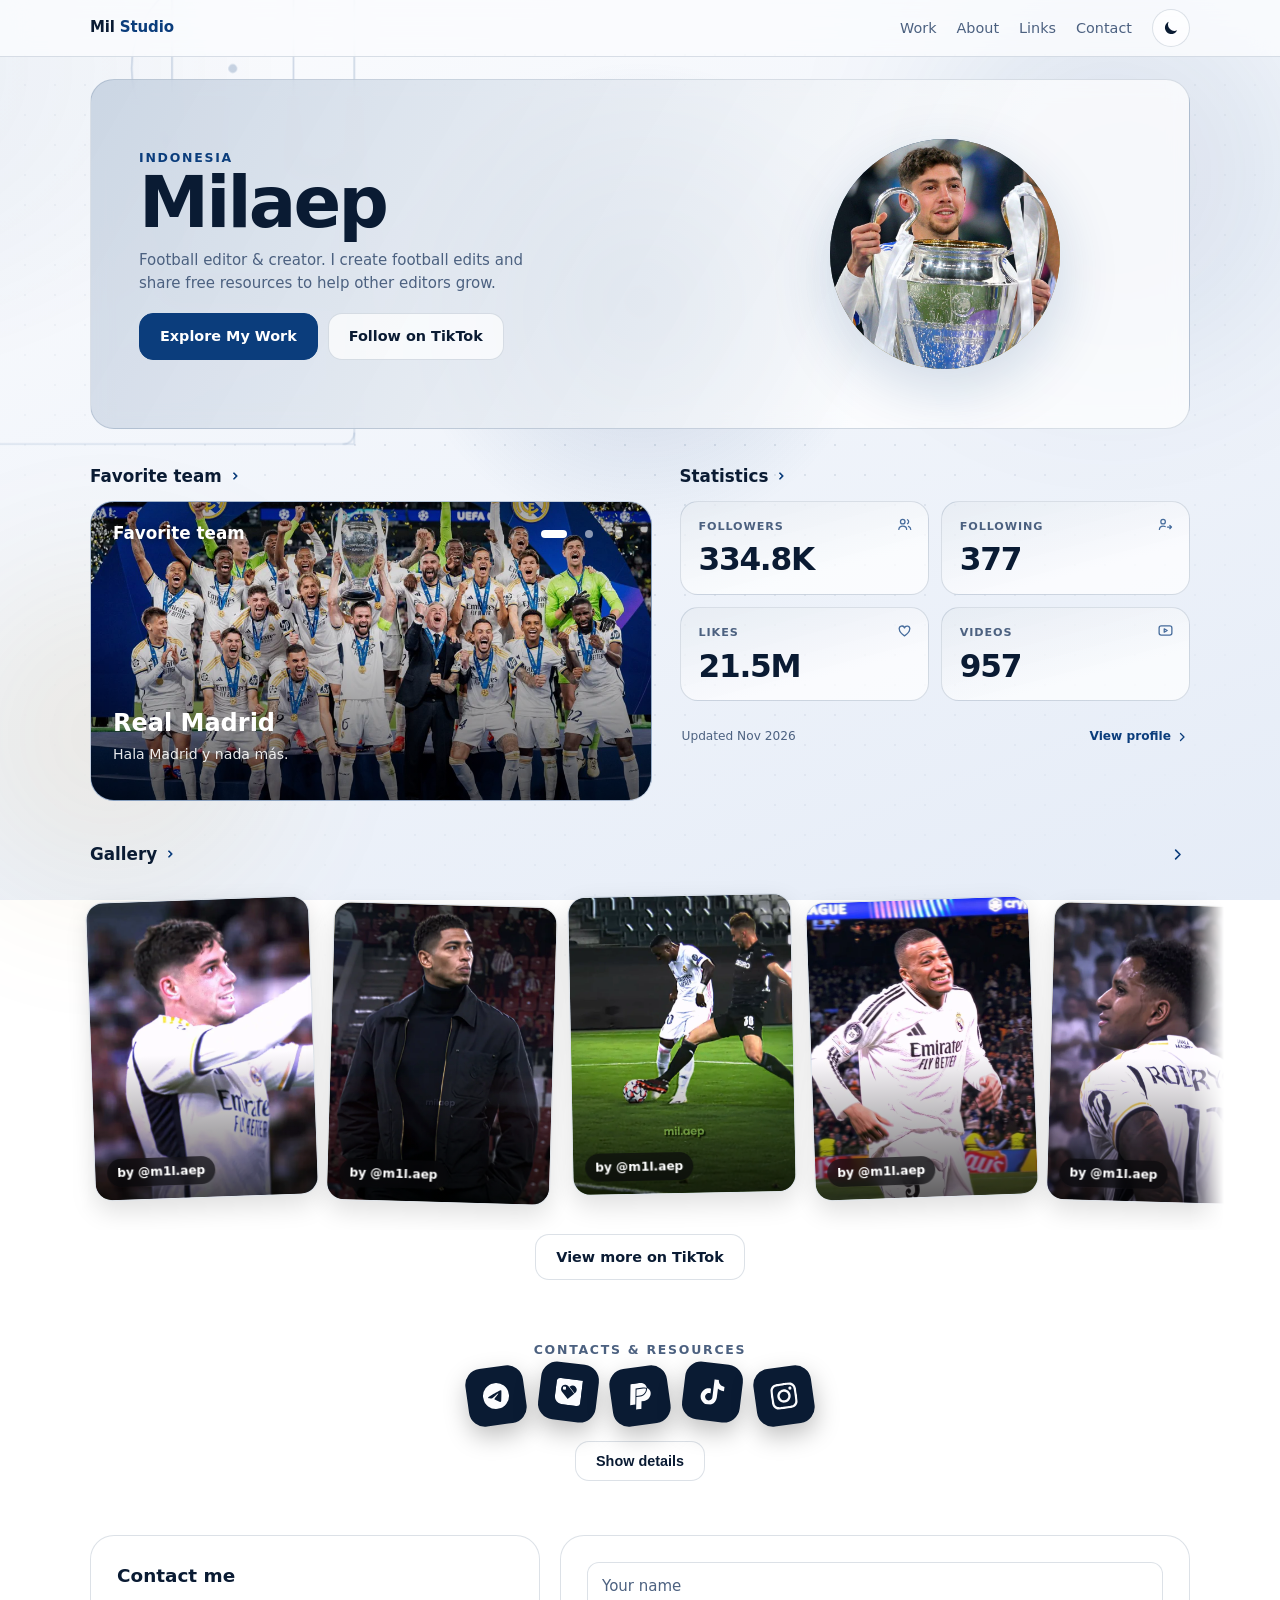
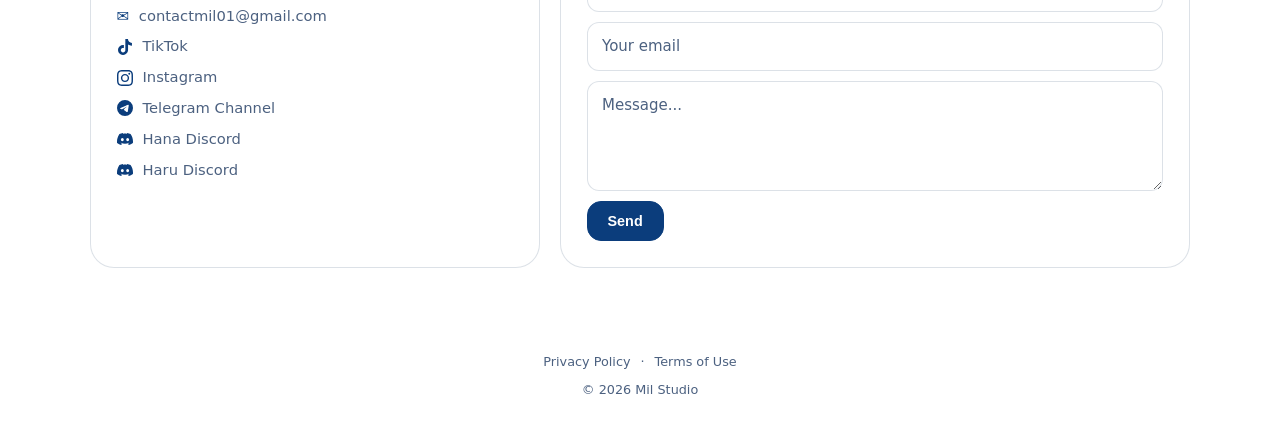
==== commit c16331f4: "Shorten the page title to Mil Studio" ====
--- a/index.html
+++ b/index.html
@@ -3,7 +3,7 @@
 <head>
 <meta charset="utf-8">
 <meta name="viewport" content="width=device-width, initial-scale=1, viewport-fit=cover">
-<title>Mil Studio — Football editor &amp; creator</title>
+<title>Mil Studio</title>
 <meta name="description" content="Milaep is a football editor and creator from Indonesia sharing edits and free resources to help other editors grow.">
 <link rel="canonical" href="https://milaep.github.io/milstudio/">
 <meta property="og:title" content="Mil Studio — Football editor &amp; creator">
